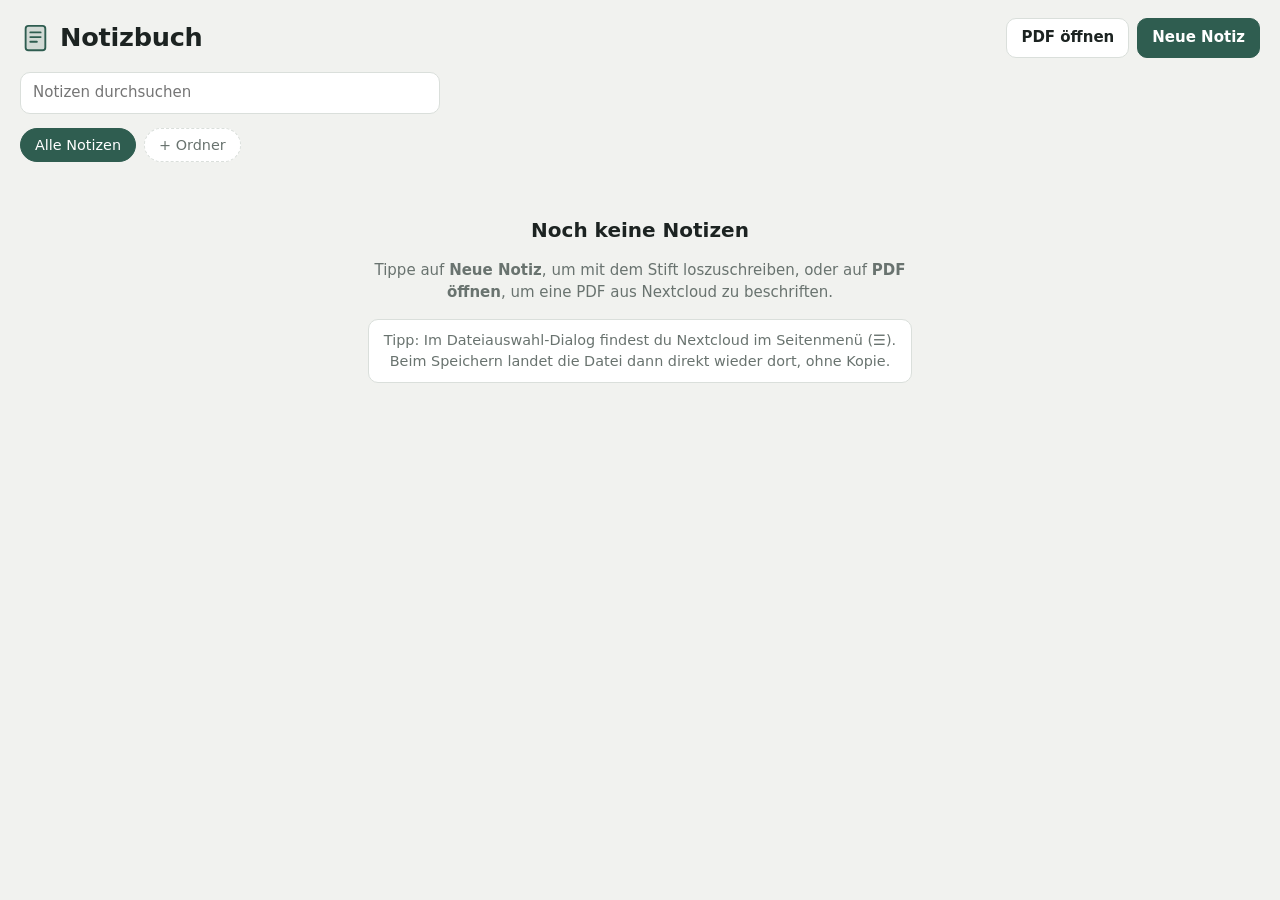
==== index.html @ c38a8aa9 "Update" ====
<!doctype html>
<html lang="de">
<head>
<meta charset="utf-8">
<meta name="viewport" content="width=device-width,initial-scale=1,viewport-fit=cover,user-scalable=no">
<title>Notizbuch</title>
<meta name="theme-color" content="#2f5d50">
<link rel="manifest" href="manifest.webmanifest">
<link rel="icon" href="icon.svg" type="image/svg+xml">
<link rel="apple-touch-icon" href="icon.svg">
<link rel="stylesheet" href="style.css">
</head>
<body>

<!-- Bibliothek -->
<section id="library" class="view">
  <header class="lib-head">
    <div class="brand">
      <svg viewBox="0 0 32 32" aria-hidden="true"><rect x="6" y="3" width="21" height="26" rx="3" fill="currentColor" opacity=".16"/><rect x="6" y="3" width="21" height="26" rx="3" fill="none" stroke="currentColor" stroke-width="2"/><path d="M11 10h11M11 15h11M11 20h7" stroke="currentColor" stroke-width="2" stroke-linecap="round"/></svg>
      <h1>Notizbuch</h1>
    </div>
    <div class="lib-actions">
      <button id="btnOpenPdf" class="btn">PDF öffnen</button>
      <button id="btnNewNote" class="btn primary">Neue Notiz</button>
    </div>
  </header>
  <div class="lib-tools">
    <input id="search" type="search" placeholder="Notizen durchsuchen" autocomplete="off">
  </div>
  <nav id="folders" class="folders" aria-label="Ordner"></nav>
  <div class="lib-scroll">
    <div id="noteGrid" class="note-grid"></div>
    <div id="emptyLib" class="empty" hidden>
      <h2>Noch keine Notizen</h2>
      <p>Tippe auf <b>Neue Notiz</b>, um mit dem Stift loszuschreiben, oder auf <b>PDF öffnen</b>, um eine PDF aus Nextcloud zu beschriften.</p>
      <p class="hint">Tipp: Im Dateiauswahl-Dialog findest du Nextcloud im Seitenmenü (☰). Beim Speichern landet die Datei dann direkt wieder dort, ohne Kopie.</p>
    </div>
  </div>
  <p id="fsaWarn" class="fsa-warn" hidden>Dieser Browser kann Dateien nicht direkt überschreiben. PDFs werden beim Speichern heruntergeladen. Nutze am besten Chrome auf dem Tablet.</p>
</section>

<!-- Editor -->
<section id="editor" class="view" hidden>
  <header class="ed-head">
    <button id="btnBack" class="icon-btn" title="Zurück zur Übersicht" aria-label="Zurück">
      <svg viewBox="0 0 24 24"><path d="M15 5l-7 7 7 7" fill="none" stroke="currentColor" stroke-width="2.2" stroke-linecap="round" stroke-linejoin="round"/></svg>
    </button>
    <div class="title-wrap">
      <input id="noteTitle" class="title-input" aria-label="Titel">
      <span id="saveState" class="save-state"></span>
    </div>
    <button id="btnPages" class="icon-btn" title="Seitenübersicht" aria-label="Seitenübersicht">
      <svg viewBox="0 0 24 24"><rect x="3" y="3" width="7.5" height="7.5" rx="1.5" fill="none" stroke="currentColor" stroke-width="1.8"/><rect x="13.5" y="3" width="7.5" height="7.5" rx="1.5" fill="none" stroke="currentColor" stroke-width="1.8"/><rect x="3" y="13.5" width="7.5" height="7.5" rx="1.5" fill="none" stroke="currentColor" stroke-width="1.8"/><rect x="13.5" y="13.5" width="7.5" height="7.5" rx="1.5" fill="none" stroke="currentColor" stroke-width="1.8"/></svg>
    </button>
    <button id="btnUndo" class="icon-btn" title="Rückgängig" aria-label="Rückgängig">
      <svg viewBox="0 0 24 24"><path d="M9 7H4V2M4.5 7A8 8 0 1 1 4 13" fill="none" stroke="currentColor" stroke-width="2" stroke-linecap="round" stroke-linejoin="round"/></svg>
    </button>
    <button id="btnRedo" class="icon-btn" title="Wiederholen" aria-label="Wiederholen">
      <svg viewBox="0 0 24 24"><path d="M15 7h5V2M19.5 7A8 8 0 1 0 20 13" fill="none" stroke="currentColor" stroke-width="2" stroke-linecap="round" stroke-linejoin="round"/></svg>
    </button>
    <button id="btnSave" class="btn primary">Speichern</button>
    <button id="btnMenu" class="icon-btn" title="Weitere Optionen" aria-label="Weitere Optionen">
      <svg viewBox="0 0 24 24"><circle cx="12" cy="5" r="1.8" fill="currentColor"/><circle cx="12" cy="12" r="1.8" fill="currentColor"/><circle cx="12" cy="19" r="1.8" fill="currentColor"/></svg>
    </button>
  </header>

  <div class="toolbar" id="toolbar">
    <div class="tools" role="toolbar" aria-label="Werkzeuge">
      <button class="tool pen-tool" data-tool="pen" title="Stift (doppelt tippen: Stiftart wählen)">
        <svg viewBox="0 0 24 24"><path d="M4 20l1.2-4.6L16.5 4.1a2 2 0 0 1 2.8 0l.6.6a2 2 0 0 1 0 2.8L8.6 18.8z" fill="none" stroke="currentColor" stroke-width="1.8" stroke-linejoin="round"/><path d="M14.5 6l3.5 3.5" stroke="currentColor" stroke-width="1.8"/></svg>
        <span class="pen-kind" id="penKind"></span>
      </button>
      <button class="tool" data-tool="marker" title="Textmarker">
        <svg viewBox="0 0 24 24"><path d="M9 15l-3 3v2h4l2-2" fill="none" stroke="currentColor" stroke-width="1.8" stroke-linejoin="round"/><path d="M9 15l8.5-9.5a2 2 0 0 1 2.9 0 2 2 0 0 1 0 2.8L12 18z" fill="none" stroke="currentColor" stroke-width="1.8" stroke-linejoin="round"/><path d="M3 22h9" stroke="currentColor" stroke-width="3" opacity=".45"/></svg>
      </button>
      <button class="tool" data-tool="eraser" title="Radierer">
        <svg viewBox="0 0 24 24"><path d="M8.5 20H20M4.6 14.4l9-9a2 2 0 0 1 2.8 0l3.2 3.2a2 2 0 0 1 0 2.8L11 20H8.5l-3.9-3.9a1.2 1.2 0 0 1 0-1.7z" fill="none" stroke="currentColor" stroke-width="1.8" stroke-linejoin="round"/><path d="M9 10l5.5 5.5" stroke="currentColor" stroke-width="1.8"/></svg>
      </button>
      <button class="tool" data-tool="lasso" title="Auswählen (Lasso)">
        <svg viewBox="0 0 24 24"><ellipse cx="12" cy="9.5" rx="8" ry="5.5" fill="none" stroke="currentColor" stroke-width="1.8" stroke-dasharray="3 2.5"/><path d="M7 14c-1 2 0 4 2 4s2 3 0 4" fill="none" stroke="currentColor" stroke-width="1.8" stroke-linecap="round"/></svg>
      </button>
      <button class="tool" data-tool="text" title="Text">
        <svg viewBox="0 0 24 24"><path d="M5 6V4h14v2M12 4v16M9 20h6" fill="none" stroke="currentColor" stroke-width="2" stroke-linecap="round"/></svg>
      </button>
      <button class="tool" data-tool="shape" title="Formen">
        <svg viewBox="0 0 24 24"><rect x="3" y="11" width="9" height="9" rx="1" fill="none" stroke="currentColor" stroke-width="1.8"/><circle cx="15.5" cy="8.5" r="5" fill="none" stroke="currentColor" stroke-width="1.8"/></svg>
      </button>
      <button class="tool" id="btnImage" title="Bild einfügen">
        <svg viewBox="0 0 24 24"><rect x="3" y="4" width="18" height="16" rx="2" fill="none" stroke="currentColor" stroke-width="1.8"/><circle cx="9" cy="10" r="2" fill="currentColor"/><path d="M4 18l5-5 4 4 3-3 4 4" fill="none" stroke="currentColor" stroke-width="1.8" stroke-linejoin="round"/></svg>
      </button>
    </div>
    <span class="sep"></span>
    <div id="swatches" class="swatches" aria-label="Farben"></div>
    <label class="custom-color" title="Eigene Farbe"><input type="color" id="customColor" value="#1b1f24"><span>+</span></label>
    <span class="sep"></span>
    <div id="sizeBox" class="size-box">
      <div id="sizePresets" class="seg presets" aria-label="Schnellwahl Stärke (lange drücken zum Speichern)">
        <button data-preset="0" title="Fein (lange drücken: aktuelle Stärke speichern)"><i></i></button>
        <button data-preset="1" title="Mittel (lange drücken: aktuelle Stärke speichern)"><i></i></button>
        <button data-preset="2" title="Dick (lange drücken: aktuelle Stärke speichern)"><i></i></button>
      </div>
      <span class="size-dot" id="sizeDot"></span>
      <input type="range" id="sizeRange" aria-label="Stärke">
    </div>
    <div id="eraserModes" class="seg" hidden>
      <button data-emode="area" title="Nur den Bereich unter dem Radierer löschen">Bereich</button>
      <button data-emode="stroke" title="Ganze Striche löschen">Ganze Striche</button>
      <button data-emode="cover" title="Mit Papierweiß übermalen, auch Schrift aus anderen Apps">Abdecken</button>
    </div>
    <div id="shapeKinds" class="seg" hidden>
      <button data-shape="rect" title="Rechteck"><svg viewBox="0 0 24 24"><rect x="4" y="6" width="16" height="12" rx="1" fill="none" stroke="currentColor" stroke-width="2"/></svg></button>
      <button data-shape="ellipse" title="Ellipse"><svg viewBox="0 0 24 24"><ellipse cx="12" cy="12" rx="8" ry="6" fill="none" stroke="currentColor" stroke-width="2"/></svg></button>
      <button data-shape="triangle" title="Dreieck"><svg viewBox="0 0 24 24"><path d="M12 4l8.5 15h-17z" fill="none" stroke="currentColor" stroke-width="2" stroke-linejoin="round"/></svg></button>
      <button data-shape="line" title="Linie"><svg viewBox="0 0 24 24"><path d="M5 19L19 5" stroke="currentColor" stroke-width="2" stroke-linecap="round"/></svg></button>
      <button data-shape="arrow" title="Pfeil"><svg viewBox="0 0 24 24"><path d="M5 19L19 5M11 5h8v8" fill="none" stroke="currentColor" stroke-width="2" stroke-linecap="round" stroke-linejoin="round"/></svg></button>
    </div>
    <div id="textOpts" class="seg" hidden>
      <select id="textSize" aria-label="Schriftgröße">
        <option value="12">12</option><option value="14">14</option><option value="16">16</option>
        <option value="20">20</option><option value="24">24</option><option value="32">32</option><option value="44">44</option>
      </select>
      <button id="btnBold" title="Fett"><b>F</b></button>
    </div>
  </div>

  <div class="ed-body">
    <aside id="pagePanel" class="page-panel" hidden aria-label="Seitenübersicht">
      <div class="panel-head"><b>Seiten</b><button id="btnPanelAdd" class="btn small" title="Neue Seite am Ende">+ Seite</button></div>
      <div id="thumbList" class="thumb-list"></div>
    </aside>
    <main id="pagesWrap"><div id="pages"></div></main>
  </div>

  <div id="pagePop" class="popover" hidden>
    <button data-p="dup">Seite duplizieren</button>
    <button data-p="add">Leere Seite danach einfügen</button>
    <button data-p="bg">Hintergrund ändern …</button>
    <hr>
    <button data-p="up">Nach oben verschieben</button>
    <button data-p="down">Nach unten verschieben</button>
    <hr>
    <button data-p="del" class="danger">Seite löschen</button>
  </div>

  <div id="menuPop" class="popover" hidden>
    <button data-m="addPage">Seite einfügen</button>
    <button data-m="dupPage">Aktuelle Seite duplizieren</button>
    <button data-m="bgPage">Hintergrund ändern …</button>
    <button data-m="delPage">Aktuelle Seite löschen</button>
    <hr>
    <button data-m="saveAs">Speichern unter …</button>
    <label class="check"><input type="checkbox" id="optEditable"> Schrift in der PDF bearbeitbar halten</label>
    <hr>
    <label class="check"><input type="checkbox" id="optFinger"> Mit dem Finger zeichnen</label>
    <label class="check">Striche glätten
      <select id="optSmooth" aria-label="Striche glätten">
        <option value="0">Aus</option><option value="1">Mittel</option><option value="2">Stark</option>
      </select>
    </label>
    <button data-m="zoomReset">Zoom zurücksetzen</button>
    <button data-m="penTest">Stift-Tasten testen</button>
  </div>
</section>

<div id="penPop" class="popover pen-pop" hidden aria-label="Stiftart">
  <button data-pstyle="fountain"><b>Füller</b><span>Druck macht breiter und dunkler</span></button>
  <button data-pstyle="ball"><b>Kugelschreiber</b><span>Gleichmäßig breit, Druck macht dunkler</span></button>
  <button data-pstyle="pencil"><b>Bleistift</b><span>Körnig, Druck macht deutlich dunkler</span></button>
  <button data-pstyle="brush"><b>Pinsel</b><span>Sehr druckempfindlich</span></button>
  <button data-pstyle="calligraphy"><b>Kalligrafie</b><span>Breite hängt von der Strichrichtung ab</span></button>
</div>

<dialog id="bgDlg">
  <form method="dialog" id="bgForm">
    <h2>Seitenhintergrund</h2>
    <fieldset class="paper-pick">
      <legend>Muster</legend>
      <label><input type="radio" name="bgPattern" value="blank"><span class="pp pp-blank"></span>Blanko</label>
      <label><input type="radio" name="bgPattern" value="lined"><span class="pp pp-lined"></span>Liniert</label>
      <label><input type="radio" name="bgPattern" value="grid"><span class="pp pp-grid"></span>Kariert</label>
      <label><input type="radio" name="bgPattern" value="dots"><span class="pp pp-dots"></span>Punkte</label>
    </fieldset>
    <fieldset class="paper-colors">
      <legend>Papierfarbe</legend>
      <label title="Weiß"><input type="radio" name="bgColor" value="#ffffff"><span style="background:#ffffff"></span></label>
      <label title="Creme"><input type="radio" name="bgColor" value="#fbf5e6"><span style="background:#fbf5e6"></span></label>
      <label title="Gelb"><input type="radio" name="bgColor" value="#fff8c9"><span style="background:#fff8c9"></span></label>
      <label title="Grün"><input type="radio" name="bgColor" value="#e9f4ea"><span style="background:#e9f4ea"></span></label>
      <label title="Blau"><input type="radio" name="bgColor" value="#e8f1fa"><span style="background:#e8f1fa"></span></label>
      <label title="Rosa"><input type="radio" name="bgColor" value="#fbeaee"><span style="background:#fbeaee"></span></label>
    </fieldset>
    <fieldset class="orient">
      <legend>Anwenden auf</legend>
      <label><input type="radio" name="bgScope" value="one" checked> <span id="bgScopeOne">Diese Seite</span></label>
      <label><input type="radio" name="bgScope" value="all"> Alle Seiten</label>
    </fieldset>
    <p id="bgNote" class="dlg-note" hidden>PDF-Seiten behalten ihren eigenen Hintergrund.</p>
    <div class="dlg-actions">
      <button value="cancel" class="btn">Abbrechen</button>
      <button value="ok" class="btn primary">Übernehmen</button>
    </div>
  </form>
</dialog>

<div id="cardPop" class="popover" hidden>
  <button data-c="rename">Umbenennen</button>
  <button data-c="move">In Ordner verschieben</button>
  <button data-c="delete" class="danger">Löschen</button>
</div>

<dialog id="newDlg">
  <form method="dialog" id="newForm">
    <h2>Neue Notiz</h2>
    <fieldset class="paper-pick">
      <legend>Papier</legend>
      <label><input type="radio" name="paper" value="blank"><span class="pp pp-blank"></span>Blanko</label>
      <label><input type="radio" name="paper" value="lined" checked><span class="pp pp-lined"></span>Liniert</label>
      <label><input type="radio" name="paper" value="grid"><span class="pp pp-grid"></span>Kariert</label>
      <label><input type="radio" name="paper" value="dots"><span class="pp pp-dots"></span>Punkte</label>
    </fieldset>
    <fieldset class="orient">
      <legend>Format</legend>
      <label><input type="radio" name="orient" value="p" checked> A4 hoch</label>
      <label><input type="radio" name="orient" value="l"> A4 quer</label>
    </fieldset>
    <div class="dlg-actions">
      <button value="cancel" class="btn">Abbrechen</button>
      <button value="ok" class="btn primary">Erstellen</button>
    </div>
  </form>
</dialog>

<dialog id="closeDlg" class="close-dlg">
  <h2>Änderungen speichern?</h2>
  <p id="closeMsg"></p>
  <div class="choice-list">
    <button data-choice="save" class="choice primary"><b id="closeSaveLabel">In Originaldatei speichern</b><span>Überschreibt die Datei, z. B. in Nextcloud</span></button>
    <button data-choice="saveAs" class="choice"><b>Als neue Datei speichern …</b><span>Das Original bleibt unverändert</span></button>
    <button data-choice="keep" class="choice"><b>Nur in der App behalten</b><span>Die Datei bleibt unverändert. Du kannst später speichern.</span></button>
    <button data-choice="discard" class="choice danger"><b>Änderungen verwerfen</b><span>Zurück zum Stand beim Öffnen</span></button>
  </div>
  <div class="dlg-actions"><button data-choice="cancel" class="btn">Weiter bearbeiten</button></div>
</dialog>

<input type="file" id="filePdf" accept="application/pdf,.pdf" hidden>
<input type="file" id="fileImg" accept="image/*" hidden>
<div id="penTest" class="pen-test" hidden>
  <div class="pen-test-head"><b>Stift-Test</b><button id="penTestClose" class="btn">Schließen</button></div>
  <p>Tippe mit dem Stift auf die Seite, einmal normal und einmal mit gedrückter Seitentaste. Mach dann einen Screenshot davon.</p>
  <pre id="penLog"></pre>
</div>
<div id="toast" class="toast" role="status" hidden></div>

<script src="vendor/pdf.min.js"></script>
<script src="vendor/pdf-lib.min.js"></script>
<script src="app.js"></script>
</body>
</html>
---- style.css ----
/* Layout: Bibliothek als Kachelraster; Editor = Kopfzeile + Werkzeugleiste + scrollender Schreibtisch mit Papierseiten */
:root {
  --bg: #f1f2ef;
  --surface: #ffffff;
  --surface-2: #f4f5f2;
  --fg: #1c2321;
  --muted: #69736f;
  --line: #dadfdb;
  --accent: #2f5d50;
  --accent-soft: #e2ece8;
  --accent-fg: #ffffff;
  --danger: #b4372e;
  --desk: #e4e6e2;
  --shadow: 0 1px 2px rgba(25, 35, 30, .08), 0 6px 20px rgba(25, 35, 30, .08);
  --font: system-ui, -apple-system, "Segoe UI", Roboto, "Noto Sans", sans-serif;
  color-scheme: light;
}
@media (prefers-color-scheme: dark) {
  :root {
    --bg: #141816;
    --surface: #1d2321;
    --surface-2: #252c29;
    --fg: #e5e9e6;
    --muted: #97a29d;
    --line: #333c38;
    --accent: #7cc4ab;
    --accent-soft: #23362f;
    --accent-fg: #0f1a16;
    --danger: #ef7d73;
    --desk: #0f1211;
    --shadow: 0 1px 2px rgba(0, 0, 0, .4), 0 6px 20px rgba(0, 0, 0, .35);
    color-scheme: dark;
  }
}

* { box-sizing: border-box; }
html, body { height: 100%; margin: 0; }
body {
  background: var(--bg);
  color: var(--fg);
  font: 15px/1.45 var(--font);
  -webkit-tap-highlight-color: transparent;
  overscroll-behavior: none;
  padding: env(safe-area-inset-top, 0px) 0 env(safe-area-inset-bottom, 0px);
}
[hidden] { display: none !important; }
button, input, select { font: inherit; color: inherit; }
button { cursor: pointer; }
:focus-visible { outline: 2px solid var(--accent); outline-offset: 2px; }

.view { height: 100%; display: flex; flex-direction: column; min-height: 0; }

.btn {
  border: 1px solid var(--line);
  background: var(--surface);
  border-radius: 10px;
  padding: 8px 14px;
  font-weight: 600;
  white-space: nowrap;
}
.btn.primary { background: var(--accent); border-color: var(--accent); color: var(--accent-fg); }
.btn:active { transform: translateY(1px); }
.icon-btn {
  width: 40px; height: 40px; flex: none;
  display: grid; place-items: center;
  border: 0; background: transparent; border-radius: 10px;
}
.icon-btn svg { width: 22px; height: 22px; }
.icon-btn:hover { background: var(--surface-2); }
.icon-btn:disabled { opacity: .35; cursor: default; background: transparent; }

/* ---------- Bibliothek ---------- */
.lib-head {
  display: flex; align-items: center; justify-content: space-between; gap: 12px; flex-wrap: wrap;
  padding-block: 18px 8px;
  padding-left: max(20px, env(safe-area-inset-left, 0px));
  padding-right: max(20px, env(safe-area-inset-right, 0px));
}
.brand { display: flex; align-items: center; gap: 10px; color: var(--accent); }
.brand svg { width: 30px; height: 30px; }
.brand h1 { margin: 0; font-size: 1.6rem; letter-spacing: -.01em; color: var(--fg); }
.lib-actions { display: flex; gap: 8px; }
.lib-tools {
  padding-block: 6px;
  padding-left: max(20px, env(safe-area-inset-left, 0px));
  padding-right: max(20px, env(safe-area-inset-right, 0px));
}
#search {
  width: 100%; max-width: 420px;
  border: 1px solid var(--line); background: var(--surface);
  border-radius: 10px; padding: 9px 12px;
}
.folders {
  display: flex; gap: 8px; overflow-x: auto;
  padding-block: 8px 10px;
  padding-left: max(20px, env(safe-area-inset-left, 0px));
  padding-right: max(20px, env(safe-area-inset-right, 0px));
  scrollbar-width: none;
}
.chip {
  flex: none; border: 1px solid var(--line); background: var(--surface);
  border-radius: 999px; padding: 6px 14px; font-size: .9rem;
}
.chip.active { background: var(--accent); border-color: var(--accent); color: var(--accent-fg); }
.chip.add { border-style: dashed; color: var(--muted); }
.lib-scroll {
  flex: 1; overflow-y: auto; min-height: 0;
  padding-block: 4px 32px;
  padding-left: max(20px, env(safe-area-inset-left, 0px));
  padding-right: max(20px, env(safe-area-inset-right, 0px));
}
.note-grid {
  display: grid; gap: 22px 18px;
  grid-template-columns: repeat(auto-fill, minmax(150px, 1fr));
}
.card { position: relative; display: flex; flex-direction: column; gap: 8px; min-width: 0; }
.card-open { border: 0; padding: 0; background: none; text-align: left; }
.thumb {
  aspect-ratio: 3 / 4; max-width: 100%;
  background: #fff; border-radius: 6px; overflow: hidden;
  box-shadow: var(--shadow);
  display: grid; place-items: center;
}
.thumb img { width: 100%; height: 100%; object-fit: contain; display: block; }
.card-meta { display: flex; align-items: flex-start; gap: 4px; }
.card-text { flex: 1; min-width: 0; }
.card-title { font-weight: 600; overflow: hidden; text-overflow: ellipsis; white-space: nowrap; }
.card-sub { color: var(--muted); font-size: .8rem; display: flex; gap: 6px; align-items: center; }
.badge {
  font-size: .68rem; font-weight: 700; letter-spacing: .05em;
  background: var(--accent-soft); color: var(--accent);
  border-radius: 4px; padding: 0 5px;
}
.badge.unsaved { background: transparent; color: var(--danger); border: 1px solid currentColor; letter-spacing: 0; font-weight: 600; }
.card-sub { flex-wrap: wrap; }
.card-menu { border: 0; background: none; width: 32px; height: 28px; border-radius: 8px; color: var(--muted); font-size: 1.2rem; line-height: 1; }
.card-menu:hover { background: var(--surface-2); }
.empty { max-width: 34rem; margin: 40px auto; text-align: center; color: var(--muted); }
.empty h2 { color: var(--fg); font-size: 1.25rem; margin: 0 0 8px; }
.empty .hint { font-size: .9rem; background: var(--surface); border: 1px solid var(--line); border-radius: 10px; padding: 10px 14px; }
.fsa-warn {
  margin: 0; padding: 10px max(20px, env(safe-area-inset-right, 0px)) 10px max(20px, env(safe-area-inset-left, 0px));
  background: var(--accent-soft); font-size: .9rem;
}

/* ---------- Editor ---------- */
#editor { background: var(--desk); }
.ed-head {
  display: flex; align-items: center; gap: 4px;
  padding-block: 6px;
  padding-left: max(8px, env(safe-area-inset-left, 0px));
  padding-right: max(10px, env(safe-area-inset-right, 0px));
  background: var(--surface);
}
.title-wrap { flex: 1; min-width: 0; display: flex; flex-direction: column; padding: 0 6px; }
.title-input {
  border: 0; background: transparent; font-weight: 650; font-size: 1.05rem;
  padding: 2px 0; min-width: 0; width: 100%; border-radius: 4px;
}
.title-input:focus { outline: none; background: var(--surface-2); }
.save-state { font-size: .76rem; color: var(--muted); white-space: nowrap; overflow: hidden; text-overflow: ellipsis; }
.save-state.dirty { color: var(--danger); }
#btnSave { margin: 0 4px; }

.toolbar {
  display: flex; align-items: center; gap: 8px;
  padding-block: 6px;
  padding-left: max(10px, env(safe-area-inset-left, 0px));
  padding-right: max(10px, env(safe-area-inset-right, 0px));
  background: var(--surface);
  border-top: 1px solid var(--line);
  border-bottom: 1px solid var(--line);
  overflow-x: auto; scrollbar-width: none;
}
.tools { display: flex; gap: 2px; flex: none; }
.tool {
  width: 44px; height: 44px; border: 0; border-radius: 12px; background: transparent;
  display: grid; place-items: center; color: var(--muted);
}
.tool svg { width: 24px; height: 24px; }
.tool.active { background: var(--accent-soft); color: var(--accent); }
.sep { width: 1px; height: 28px; background: var(--line); flex: none; }
.swatches { display: flex; gap: 6px; flex: none; }
.swatch {
  width: 28px; height: 28px; border-radius: 50%; border: 2px solid var(--surface);
  box-shadow: 0 0 0 1px var(--line); padding: 0;
}
.swatch.active { box-shadow: 0 0 0 2px var(--accent); }
.custom-color {
  position: relative; width: 28px; height: 28px; border-radius: 50%; flex: none;
  border: 1.5px dashed var(--muted); display: grid; place-items: center; color: var(--muted); cursor: pointer;
}
.custom-color input { position: absolute; inset: 0; opacity: 0; width: 100%; height: 100%; cursor: pointer; }
.size-box { display: flex; align-items: center; gap: 8px; flex: none; }
.size-dot { width: 24px; height: 24px; display: grid; place-items: center; }
.size-dot::after { content: ""; width: var(--d, 6px); height: var(--d, 6px); max-width: 24px; max-height: 24px; border-radius: 50%; background: var(--fg); }
#sizeRange { width: 120px; accent-color: var(--accent); }
.seg { display: flex; gap: 2px; flex: none; background: var(--surface-2); border-radius: 10px; padding: 3px; }
.seg button { border: 0; background: transparent; border-radius: 8px; min-width: 36px; height: 34px; display: grid; place-items: center; padding: 0 8px; font-size: .85rem; white-space: nowrap; }
.seg button svg { width: 20px; height: 20px; }
.seg button.active { background: var(--surface); box-shadow: 0 1px 2px rgba(0,0,0,.12); color: var(--accent); }
.pen-tool { position: relative; }
.pen-kind {
  position: absolute; left: 50%; bottom: 1px; transform: translateX(-50%);
  font-size: .56rem; font-weight: 700; letter-spacing: .02em; white-space: nowrap; line-height: 1;
}
.popover.pen-pop button { flex-direction: column; align-items: flex-start; gap: 1px; }
.pen-pop button span { font-size: .8rem; color: var(--muted); }
.pen-pop button.active { background: var(--accent-soft); }
.pen-pop button.active b { color: var(--accent); }
.popover .check select { margin-left: auto; border: 1px solid var(--line); border-radius: 8px; background: var(--surface); padding: 4px 6px; }
.presets button { width: 36px; padding: 0; }
.presets i { display: block; border-radius: 50%; background: currentColor; width: var(--d, 6px); height: var(--d, 6px); }
.seg select { border: 0; background: transparent; padding: 0 4px; }

.ed-body { flex: 1; min-height: 0; display: flex; }
.page-panel {
  width: 172px; flex: none; display: flex; flex-direction: column; min-height: 0;
  background: var(--surface); border-right: 1px solid var(--line);
  padding-left: env(safe-area-inset-left, 0px);
}
.panel-head { display: flex; align-items: center; justify-content: space-between; padding: 10px 12px 8px; }
.btn.small { padding: 5px 10px; font-size: .82rem; border-radius: 8px; }
.thumb-list { flex: 1; min-height: 0; overflow-y: auto; padding: 4px 12px 24px; display: flex; flex-direction: column; gap: 12px; }
.thumb-item { display: flex; flex-direction: column; gap: 3px; }
.thumb-open { border: 2px solid transparent; border-radius: 6px; padding: 0; background: #fff; box-shadow: var(--shadow); overflow: hidden; display: block; }
.thumb-open canvas { display: block; width: 100%; height: auto; }
.thumb-item.current .thumb-open { border-color: var(--accent); }
.thumb-row { display: flex; align-items: center; justify-content: space-between; }
.thumb-no { font-size: .78rem; color: var(--muted); font-variant-numeric: tabular-nums; padding-left: 2px; }
.thumb-item.current .thumb-no { color: var(--accent); font-weight: 700; }
.thumb-menu { border: 0; background: none; width: 34px; height: 26px; border-radius: 8px; color: var(--muted); font-size: 1.15rem; line-height: 1; }
.thumb-menu:hover { background: var(--surface-2); }
.paper-colors { display: flex; gap: 10px; flex-wrap: wrap; }
.paper-colors label { cursor: pointer; }
.paper-colors input { position: absolute; opacity: 0; pointer-events: none; }
.paper-colors span { display: block; width: 36px; height: 36px; border-radius: 50%; border: 2px solid var(--line); }
.paper-colors input:checked + span { border-color: var(--accent); box-shadow: 0 0 0 3px var(--accent-soft); }
.paper-colors input:focus-visible + span { outline: 2px solid var(--accent); outline-offset: 2px; }
.dlg-note { margin: -6px 0 14px; font-size: .85rem; color: var(--muted); }
@media (max-width: 560px) { .page-panel { width: 118px; } .thumb-list { padding-inline: 8px; } }
#pagesWrap { flex: 1; min-width: 0; min-height: 0; overflow: auto; touch-action: none; position: relative; }
#pages {
  display: flex; flex-direction: column; align-items: center; gap: 22px;
  padding: 22px 16px 45vh;
  width: max-content; min-width: 100%;
}
.page { position: relative; background: #fff; box-shadow: var(--shadow); flex: none; }
.page canvas { position: absolute; inset: 0; width: 100%; height: 100%; pointer-events: none; }
.page .text { position: absolute; inset: 0; pointer-events: none; }
.page .pno {
  position: absolute; top: 100%; right: 0; margin-top: 3px;
  font-size: .72rem; color: var(--muted); font-variant-numeric: tabular-nums;
}
.tx {
  position: absolute; line-height: 1.35; white-space: pre-wrap; overflow-wrap: anywhere;
  min-height: 1.35em; font-family: var(--font); outline: none; -webkit-user-select: text; user-select: text;
}
.tx.editing {
  pointer-events: auto; cursor: text;
  outline: 1.5px dashed #2f5d50; outline-offset: 4px; background: rgba(255,255,255,.7);
}
.selbox {
  position: absolute; z-index: 3; pointer-events: auto; cursor: move; touch-action: none;
  border: 1.5px dashed #2f5d50; background: rgba(47, 93, 80, .05);
}
.selbox .handle {
  position: absolute; right: -13px; bottom: -13px; width: 26px; height: 26px;
  border-radius: 50%; background: #2f5d50; border: 3px solid #fff; cursor: nwse-resize;
  box-shadow: 0 1px 3px rgba(0,0,0,.3);
}
.selbar {
  position: absolute; left: -2px; bottom: calc(100% + 10px);
  display: flex; gap: 2px; padding: 4px; white-space: nowrap;
  background: var(--surface); color: var(--fg); border: 1px solid var(--line); border-radius: 12px; box-shadow: var(--shadow);
  cursor: default;
}
.selbar button { border: 0; background: transparent; border-radius: 8px; padding: 7px 11px; font-size: .88rem; }
.selbar button:hover { background: var(--surface-2); }
.selbar button.danger { color: var(--danger); }

/* ---------- Popover, Dialog, Toast ---------- */
.popover {
  position: fixed; z-index: 20; min-width: 230px;
  background: var(--surface); border: 1px solid var(--line); border-radius: 14px; box-shadow: var(--shadow);
  padding: 6px; display: flex; flex-direction: column;
}
.popover button, .popover .check {
  border: 0; background: transparent; text-align: left; padding: 10px 12px; border-radius: 9px;
  display: flex; align-items: center; gap: 10px;
}
.popover button:hover, .popover .check:hover { background: var(--surface-2); }
.popover .danger { color: var(--danger); }
.popover hr { border: 0; border-top: 1px solid var(--line); margin: 4px 6px; }
.popover input[type=checkbox] { width: 18px; height: 18px; accent-color: var(--accent); }

dialog {
  border: 0; border-radius: 18px; padding: 22px; background: var(--surface); color: var(--fg);
  box-shadow: var(--shadow); width: min(440px, calc(100vw - 32px));
}
dialog::backdrop { background: rgba(10, 15, 13, .4); }
dialog h2 { margin: 0 0 14px; font-size: 1.2rem; }
fieldset { border: 0; padding: 0; margin: 0 0 16px; }
legend { font-size: .78rem; text-transform: uppercase; letter-spacing: .07em; color: var(--muted); margin-bottom: 8px; }
.paper-pick { display: grid; grid-template-columns: repeat(4, 1fr); gap: 10px; }
.paper-pick label { display: flex; flex-direction: column; align-items: center; gap: 6px; font-size: .85rem; cursor: pointer; }
.paper-pick input { position: absolute; opacity: 0; pointer-events: none; }
.pp {
  width: 100%; aspect-ratio: 3/4; border-radius: 6px; background-color: #fff;
  border: 2px solid var(--line);
}
.paper-pick input:checked + .pp { border-color: var(--accent); box-shadow: 0 0 0 3px var(--accent-soft); }
.paper-pick input:focus-visible + .pp { outline: 2px solid var(--accent); outline-offset: 2px; }
.pp-lined { background-image: repeating-linear-gradient(#fff 0 9px, #c9d6e3 9px 10px); }
.pp-grid { background-image: linear-gradient(#dde3ea 1px, transparent 1px), linear-gradient(90deg, #dde3ea 1px, transparent 1px); background-size: 8px 8px; }
.pp-dots { background-image: radial-gradient(#aab4bd 1px, transparent 1.3px); background-size: 8px 8px; }
.orient { display: flex; gap: 18px; }
.orient label { display: flex; gap: 6px; align-items: center; }
.orient input { accent-color: var(--accent); }
.dlg-actions { display: flex; justify-content: flex-end; gap: 8px; }
.close-dlg p { margin: -6px 0 14px; color: var(--muted); }
.choice-list { display: flex; flex-direction: column; gap: 8px; margin-bottom: 14px; }
.choice {
  display: flex; flex-direction: column; align-items: flex-start; gap: 2px; text-align: left;
  border: 1px solid var(--line); background: var(--surface); border-radius: 12px; padding: 11px 14px;
}
.choice span { font-size: .84rem; color: var(--muted); }
.choice:hover { background: var(--surface-2); }
.choice.primary { background: var(--accent); border-color: var(--accent); color: var(--accent-fg); }
.choice.primary span { color: inherit; opacity: .8; }
.choice.danger b { color: var(--danger); }

.toast {
  position: fixed; left: 50%; bottom: calc(24px + env(safe-area-inset-bottom, 0px)); transform: translateX(-50%);
  z-index: 30; max-width: calc(100vw - 32px);
  background: var(--fg); color: var(--bg); padding: 10px 16px; border-radius: 12px; font-size: .92rem;
  box-shadow: var(--shadow);
}

.pen-test {
  position: fixed; z-index: 25; right: max(12px, env(safe-area-inset-right, 0px)); bottom: calc(12px + env(safe-area-inset-bottom, 0px));
  width: min(380px, calc(100vw - 24px)); background: var(--surface); border: 1px solid var(--line);
  border-radius: 14px; box-shadow: var(--shadow); padding: 12px 14px; pointer-events: auto;
}
.pen-test-head { display: flex; justify-content: space-between; align-items: center; }
.pen-test p { margin: 6px 0; font-size: .85rem; color: var(--muted); }
.pen-test pre { margin: 0; font-size: .78rem; max-height: 190px; overflow: auto; background: var(--surface-2); border-radius: 8px; padding: 8px; white-space: pre-wrap; }

@media (max-width: 560px) {
  .note-grid { grid-template-columns: repeat(2, minmax(0, 1fr)); }
  #btnSave { padding: 8px 10px; }
}
@media (prefers-reduced-motion: reduce) { * { transition: none !important; } }
.popover button:disabled { opacity: .4; cursor: default; }
.icon-btn.on { background: var(--accent-soft); color: var(--accent); }
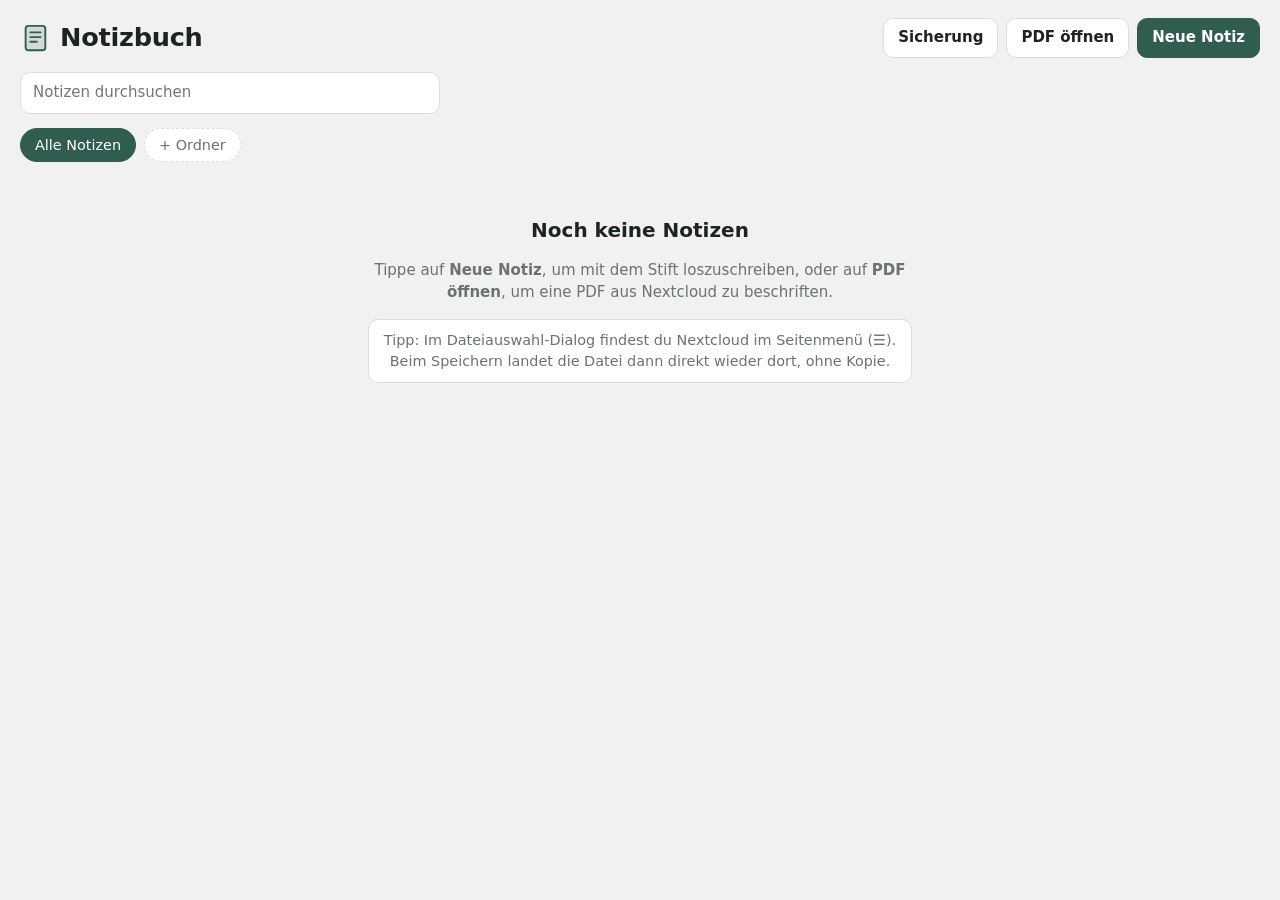
==== commit 670e5c0b: "update" ====
--- a/index.html
+++ b/index.html
@@ -20,6 +20,7 @@
       <h1>Notizbuch</h1>
     </div>
     <div class="lib-actions">
+      <button id="btnBackup" class="btn" title="Alle Notizen sichern oder wiederherstellen">Sicherung</button>
       <button id="btnOpenPdf" class="btn">PDF öffnen</button>
       <button id="btnNewNote" class="btn primary">Neue Notiz</button>
     </div>
@@ -102,6 +103,9 @@
       <span class="size-dot" id="sizeDot"></span>
       <input type="range" id="sizeRange" aria-label="Stärke">
     </div>
+    <div id="rulerBox" class="seg" hidden>
+      <button id="btnRuler" title="Lineal: jeder Strich wird eine gerade Linie">Lineal</button>
+    </div>
     <div id="eraserModes" class="seg" hidden>
       <button data-emode="area" title="Nur den Bereich unter dem Radierer löschen">Bereich</button>
       <button data-emode="stroke" title="Ganze Striche löschen">Ganze Striche</button>
@@ -113,6 +117,8 @@
       <button data-shape="triangle" title="Dreieck"><svg viewBox="0 0 24 24"><path d="M12 4l8.5 15h-17z" fill="none" stroke="currentColor" stroke-width="2" stroke-linejoin="round"/></svg></button>
       <button data-shape="line" title="Linie"><svg viewBox="0 0 24 24"><path d="M5 19L19 5" stroke="currentColor" stroke-width="2" stroke-linecap="round"/></svg></button>
       <button data-shape="arrow" title="Pfeil"><svg viewBox="0 0 24 24"><path d="M5 19L19 5M11 5h8v8" fill="none" stroke="currentColor" stroke-width="2" stroke-linecap="round" stroke-linejoin="round"/></svg></button>
+      <button id="btnFill" title="Füllung der Form: aus, hell oder voll">Füllung: aus</button>
+      <button id="btnDash" title="Gestrichelte Linie">Gestrichelt</button>
     </div>
     <div id="textOpts" class="seg" hidden>
       <select id="textSize" aria-label="Schriftgröße">
@@ -146,12 +152,14 @@
     <button data-m="addPage">Seite einfügen</button>
     <button data-m="dupPage">Aktuelle Seite duplizieren</button>
     <button data-m="bgPage">Hintergrund ändern …</button>
+    <button data-m="paste">Einfügen</button>
     <button data-m="delPage">Aktuelle Seite löschen</button>
     <hr>
     <button data-m="saveAs">Speichern unter …</button>
     <label class="check"><input type="checkbox" id="optEditable"> Schrift in der PDF bearbeitbar halten</label>
     <hr>
     <label class="check"><input type="checkbox" id="optFinger"> Mit dem Finger zeichnen</label>
+    <label class="check"><input type="checkbox" id="optScribble"> Kritzeln löscht Geschriebenes</label>
     <label class="check">Striche glätten
       <select id="optSmooth" aria-label="Striche glätten">
         <option value="0">Aus</option><option value="1">Mittel</option><option value="2">Stark</option>
@@ -202,6 +210,21 @@
   </form>
 </dialog>
 
+<div id="stylePop" class="popover style-pop" hidden aria-label="Stil ändern">
+  <div class="style-title">Farbe</div>
+  <div class="style-colors"><div id="styleSwatches" class="swatches"></div>
+    <label class="custom-color" title="Eigene Farbe"><input type="color" id="styleColor" value="#1b1f24"><span>+</span></label></div>
+  <div id="styleSizeRow">
+    <div class="style-title">Strichstärke <output id="styleSizeVal"></output></div>
+    <input type="range" id="styleSize" min="0.5" max="20" step="0.5" aria-label="Strichstärke">
+  </div>
+</div>
+
+<div id="backupPop" class="popover" hidden>
+  <button data-b="save"><span><b>Sicherung erstellen …</b><br><small>Alle Notizen in eine Datei, z. B. in Nextcloud</small></span></button>
+  <button data-b="load"><span><b>Sicherung wiederherstellen …</b><br><small>Notizen aus einer Sicherungsdatei laden</small></span></button>
+</div>
+
 <div id="cardPop" class="popover" hidden>
   <button data-c="rename">Umbenennen</button>
   <button data-c="move">In Ordner verschieben</button>
@@ -242,6 +265,7 @@
   <div class="dlg-actions"><button data-choice="cancel" class="btn">Weiter bearbeiten</button></div>
 </dialog>
 
+<input type="file" id="fileBackup" accept="application/json,.json" hidden>
 <input type="file" id="filePdf" accept="application/pdf,.pdf" hidden>
 <input type="file" id="fileImg" accept="image/*" hidden>
 <div id="penTest" class="pen-test" hidden>
--- a/style.css
+++ b/style.css
@@ -353,3 +353,21 @@
 @media (prefers-reduced-motion: reduce) { * { transition: none !important; } }
 .popover button:disabled { opacity: .4; cursor: default; }
 .icon-btn.on { background: var(--accent-soft); color: var(--accent); }
+.selbox .rot {
+  position: absolute; left: 50%; top: -40px; margin-left: -13px; width: 26px; height: 26px;
+  border-radius: 50%; background: #fff; border: 3px solid #2f5d50; cursor: grab;
+  box-shadow: 0 1px 3px rgba(0,0,0,.3);
+}
+.selbox .rot::after { content: ""; position: absolute; left: 50%; top: 100%; width: 2px; height: 11px; margin-left: -1px; background: #2f5d50; }
+.selbox .selbar { bottom: calc(100% + 50px); }
+.pastechip { position: absolute; bottom: auto; z-index: 4; transform: translate(-50%, -120%); pointer-events: auto; }
+.style-pop { min-width: 290px; padding: 12px 14px; gap: 6px; }
+.style-title { font-size: .78rem; text-transform: uppercase; letter-spacing: .07em; color: var(--muted); display: flex; justify-content: space-between; }
+.style-colors { display: flex; align-items: center; gap: 8px; margin-bottom: 8px; }
+.popover.style-pop .swatch { padding: 0; border-radius: 50%; }
+.style-pop input[type=range] { width: 100%; accent-color: var(--accent); }
+#backupPop small { color: var(--muted); }
+.selbox.below .selbar { bottom: auto; top: calc(100% + 50px); }
+.selbox.below .rot { top: auto; bottom: -40px; }
+.selbox.below .rot::after { top: auto; bottom: 100%; }
+.selbox.right .selbar { left: auto; right: -2px; }
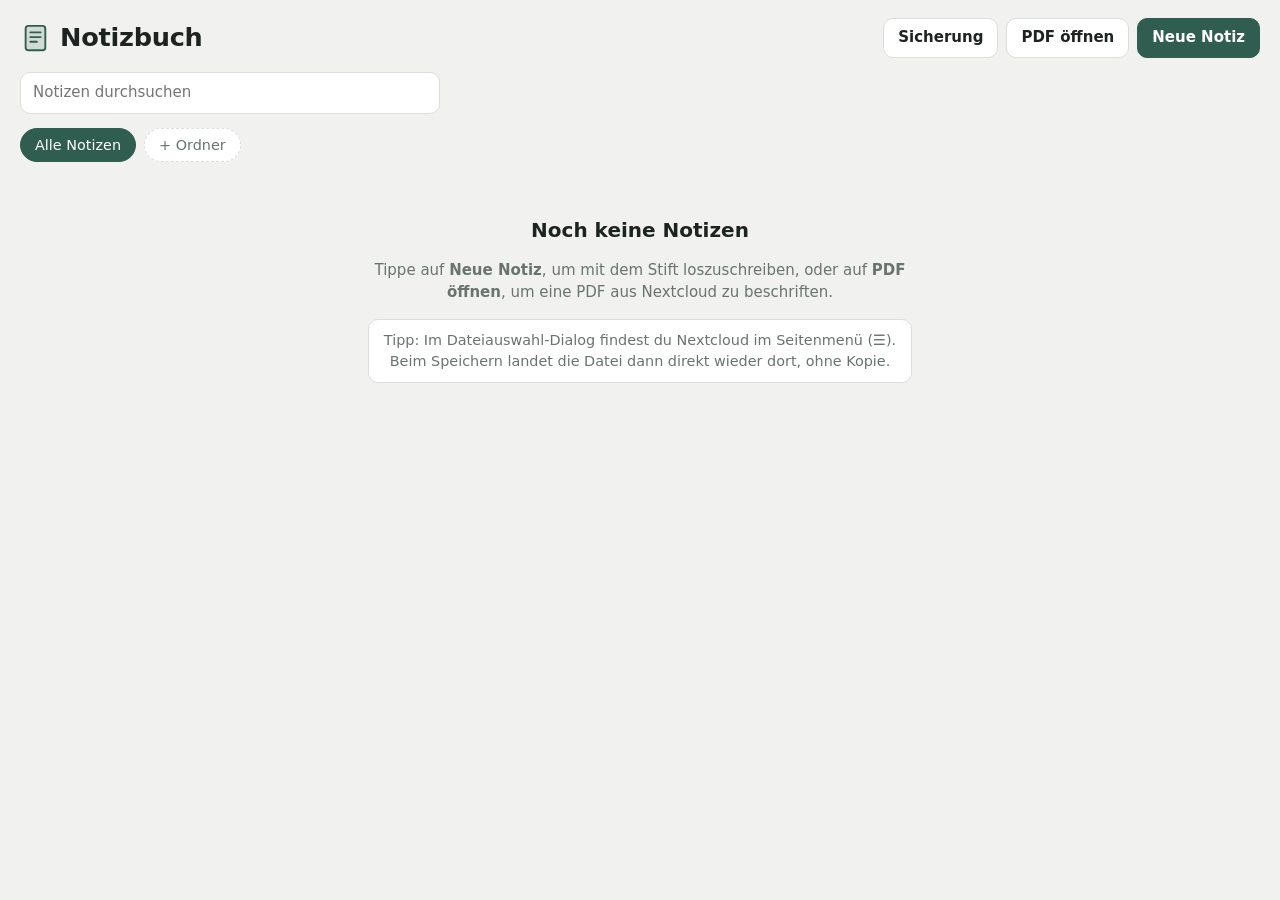
==== commit f91dc61f: "Paket4" ====
--- a/index.html
+++ b/index.html
@@ -105,6 +105,7 @@
     </div>
     <div id="rulerBox" class="seg" hidden>
       <button id="btnRuler" title="Lineal: jeder Strich wird eine gerade Linie">Lineal</button>
+      <button id="btnSnap" title="Textmarker rastet auf PDF-Seiten an den Textzeilen ein">Text einrasten</button>
     </div>
     <div id="eraserModes" class="seg" hidden>
       <button data-emode="area" title="Nur den Bereich unter dem Radierer löschen">Bereich</button>
@@ -131,7 +132,7 @@
 
   <div class="ed-body">
     <aside id="pagePanel" class="page-panel" hidden aria-label="Seitenübersicht">
-      <div class="panel-head"><b>Seiten</b><button id="btnPanelAdd" class="btn small" title="Neue Seite am Ende">+ Seite</button></div>
+      <div class="panel-head"><b>Seiten</b><button id="btnMarks" class="icon-btn small" title="Nur Seiten mit Lesezeichen zeigen" aria-label="Nur Lesezeichen zeigen"><svg viewBox="0 0 24 24"><path d="M7 3h10v18l-5-4-5 4z" fill="none" stroke="currentColor" stroke-width="1.8" stroke-linejoin="round"/></svg></button><button id="btnPanelAdd" class="btn small" title="Neue Seite am Ende">+ Seite</button></div>
       <div id="thumbList" class="thumb-list"></div>
     </aside>
     <main id="pagesWrap"><div id="pages"></div></main>
@@ -140,7 +141,9 @@
   <div id="pagePop" class="popover" hidden>
     <button data-p="dup">Seite duplizieren</button>
     <button data-p="add">Leere Seite danach einfügen</button>
+    <button data-p="pdf">PDF-Seiten danach einfügen …</button>
     <button data-p="bg">Hintergrund ändern …</button>
+    <button data-p="mark">Lesezeichen setzen</button>
     <hr>
     <button data-p="up">Nach oben verschieben</button>
     <button data-p="down">Nach unten verschieben</button>
@@ -152,6 +155,8 @@
     <button data-m="addPage">Seite einfügen</button>
     <button data-m="dupPage">Aktuelle Seite duplizieren</button>
     <button data-m="bgPage">Hintergrund ändern …</button>
+    <button data-m="insPdf">PDF-Seiten einfügen …</button>
+    <button data-m="mark">Lesezeichen an/aus</button>
     <button data-m="paste">Einfügen</button>
     <button data-m="delPage">Aktuelle Seite löschen</button>
     <hr>
@@ -187,6 +192,10 @@
       <label><input type="radio" name="bgPattern" value="lined"><span class="pp pp-lined"></span>Liniert</label>
       <label><input type="radio" name="bgPattern" value="grid"><span class="pp pp-grid"></span>Kariert</label>
       <label><input type="radio" name="bgPattern" value="dots"><span class="pp pp-dots"></span>Punkte</label>
+      <label><input type="radio" name="bgPattern" value="cornell"><span class="pp"></span>Cornell</label>
+      <label><input type="radio" name="bgPattern" value="music"><span class="pp"></span>Noten</label>
+      <label><input type="radio" name="bgPattern" value="mm"><span class="pp"></span>Millimeter</label>
+      <label><input type="radio" name="bgPattern" value="planner"><span class="pp"></span>Wochenplan</label>
     </fieldset>
     <fieldset class="paper-colors">
       <legend>Papierfarbe</legend>
@@ -196,6 +205,7 @@
       <label title="Grün"><input type="radio" name="bgColor" value="#e9f4ea"><span style="background:#e9f4ea"></span></label>
       <label title="Blau"><input type="radio" name="bgColor" value="#e8f1fa"><span style="background:#e8f1fa"></span></label>
       <label title="Rosa"><input type="radio" name="bgColor" value="#fbeaee"><span style="background:#fbeaee"></span></label>
+      <label title="Dunkel"><input type="radio" name="bgColor" value="#262b30"><span style="background:#262b30"></span></label>
     </fieldset>
     <fieldset class="orient">
       <legend>Anwenden auf</legend>
@@ -240,6 +250,10 @@
       <label><input type="radio" name="paper" value="lined" checked><span class="pp pp-lined"></span>Liniert</label>
       <label><input type="radio" name="paper" value="grid"><span class="pp pp-grid"></span>Kariert</label>
       <label><input type="radio" name="paper" value="dots"><span class="pp pp-dots"></span>Punkte</label>
+      <label><input type="radio" name="paper" value="cornell"><span class="pp"></span>Cornell</label>
+      <label><input type="radio" name="paper" value="music"><span class="pp"></span>Noten</label>
+      <label><input type="radio" name="paper" value="mm"><span class="pp"></span>Millimeter</label>
+      <label><input type="radio" name="paper" value="planner"><span class="pp"></span>Wochenplan</label>
     </fieldset>
     <fieldset class="orient">
       <legend>Format</legend>
@@ -265,6 +279,7 @@
   <div class="dlg-actions"><button data-choice="cancel" class="btn">Weiter bearbeiten</button></div>
 </dialog>
 
+<input type="file" id="fileInsert" accept="application/pdf,.pdf" hidden>
 <input type="file" id="fileBackup" accept="application/json,.json" hidden>
 <input type="file" id="filePdf" accept="application/pdf,.pdf" hidden>
 <input type="file" id="fileImg" accept="image/*" hidden>
--- a/style.css
+++ b/style.css
@@ -371,3 +371,24 @@
 .selbox.below .rot { top: auto; bottom: -40px; }
 .selbox.below .rot::after { top: auto; bottom: 100%; }
 .selbox.right .selbar { left: auto; right: -2px; }
+.pp { background-size: cover; background-position: top left; }
+.panel-head { gap: 6px; }
+.panel-head b { flex: 1; }
+.icon-btn.small { width: 30px; height: 30px; border-radius: 8px; }
+.icon-btn.small svg { width: 17px; height: 17px; }
+.thumb-row { gap: 2px; }
+.thumb-no { flex: 1; }
+.thumb-grip { width: 26px; height: 26px; display: grid; place-items: center; color: var(--muted); cursor: grab; touch-action: none; font-size: 1.05rem; border-radius: 6px; user-select: none; -webkit-user-select: none; }
+.thumb-grip:hover { background: var(--surface-2); }
+.thumb-mark { border: 0; background: none; width: 28px; height: 26px; border-radius: 8px; color: var(--muted); display: grid; place-items: center; padding: 0; }
+.thumb-mark svg { width: 16px; height: 16px; }
+.thumb-item.marked .thumb-mark { color: var(--danger); --rf: currentColor; }
+.thumb-item.dragging { position: relative; z-index: 2; opacity: .85; pointer-events: none; }
+.thumb-item.dragging .thumb-open { box-shadow: 0 8px 24px rgba(0,0,0,.35); }
+.thumb-item.drop-before { box-shadow: 0 -8px 0 -5px var(--accent); }
+.thumb-item.drop-after { box-shadow: 0 8px 0 -5px var(--accent); }
+.page.marked::before {
+  content: ""; position: absolute; top: -4px; right: 22px; width: 20px; height: 34px; z-index: 2;
+  background: var(--danger); clip-path: polygon(0 0, 100% 0, 100% 100%, 50% 76%, 0 100%); pointer-events: none;
+}
+.paper-pick { row-gap: 14px; }
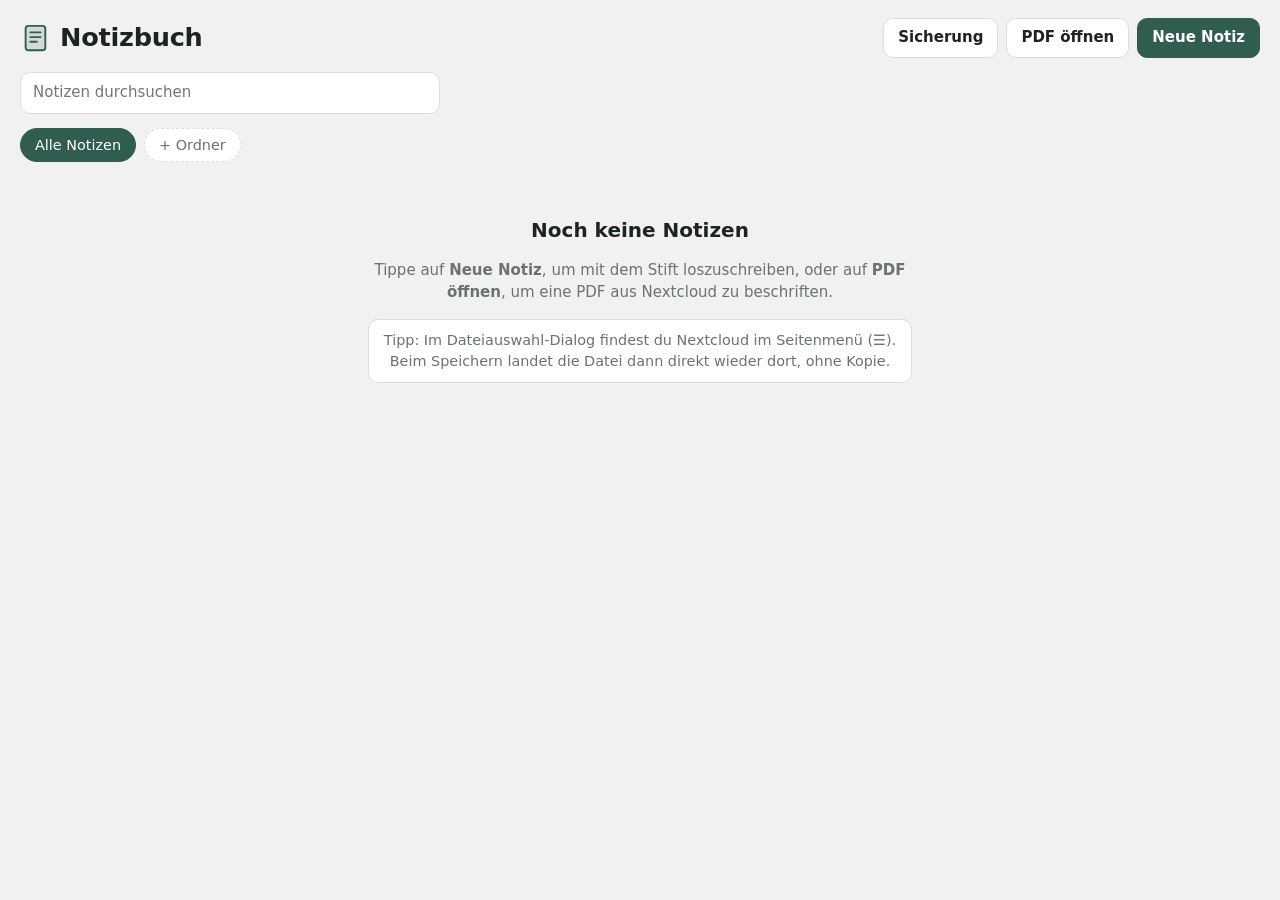
==== commit 59e85138: "Update 24" ====
--- a/index.html
+++ b/index.html
@@ -172,6 +172,9 @@
     </label>
     <button data-m="zoomReset">Zoom zurücksetzen</button>
     <button data-m="penTest">Stift-Tasten testen</button>
+    <hr>
+    <button id="btnUpdate">Nach Updates suchen</button>
+    <div class="app-version" id="appVersion"></div>
   </div>
 </section>
 
@@ -220,6 +223,13 @@
   </form>
 </dialog>
 
+<div id="layerPop" class="popover" hidden aria-label="Ebene">
+  <button data-l="top">Ganz nach vorne</button>
+  <button data-l="up">Eine Ebene nach vorne</button>
+  <button data-l="down">Eine Ebene nach hinten</button>
+  <button data-l="bottom">Ganz nach hinten</button>
+</div>
+
 <div id="stylePop" class="popover style-pop" hidden aria-label="Stil ändern">
   <div class="style-title">Farbe</div>
   <div class="style-colors"><div id="styleSwatches" class="swatches"></div>
--- a/style.css
+++ b/style.css
@@ -392,3 +392,4 @@
   background: var(--danger); clip-path: polygon(0 0, 100% 0, 100% 100%, 50% 76%, 0 100%); pointer-events: none;
 }
 .paper-pick { row-gap: 14px; }
+.app-version { font-size: .75rem; color: var(--muted); padding: 2px 12px 6px; font-variant-numeric: tabular-nums; }
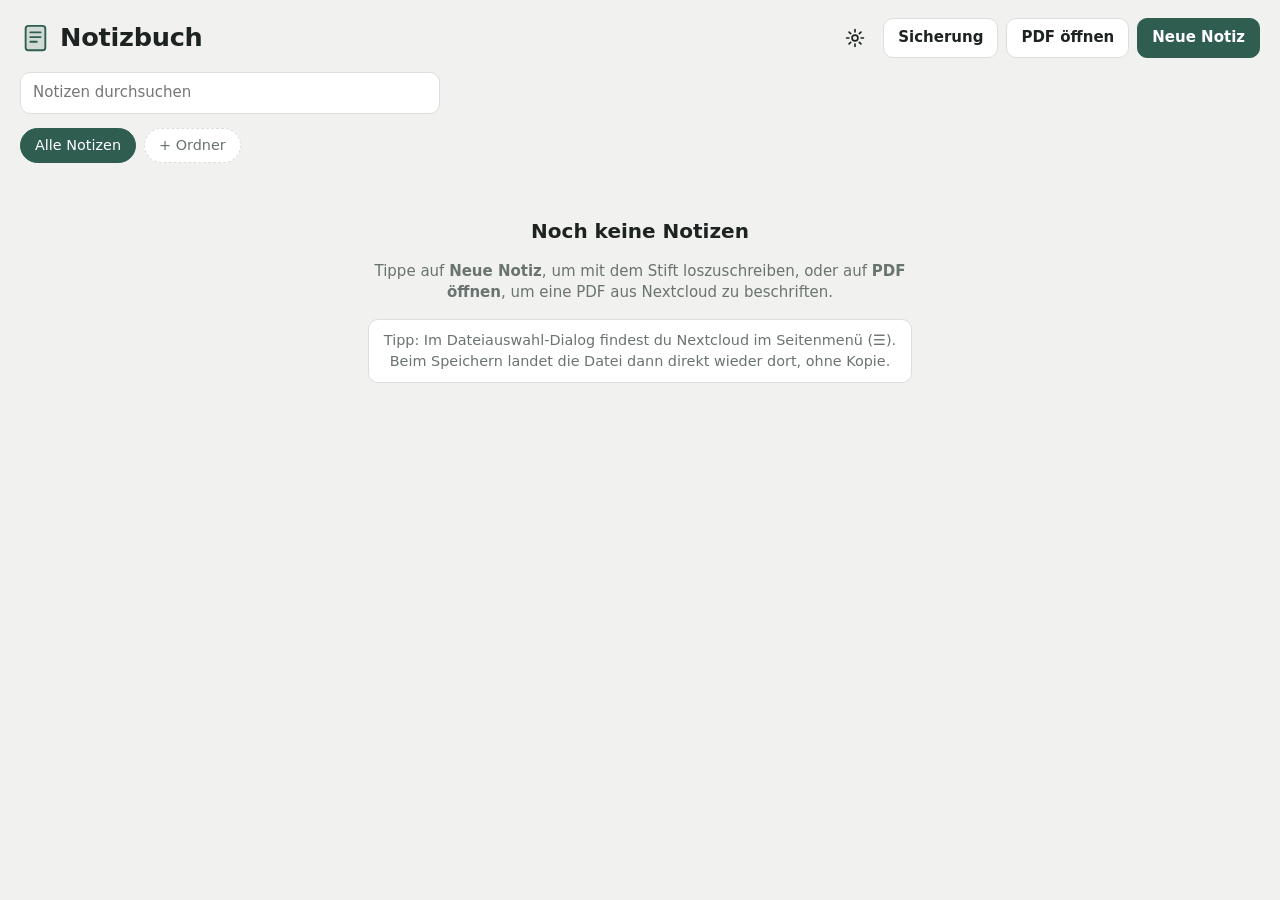
==== commit 07701fb2: "Update: Update-Function" ====
--- a/index.html
+++ b/index.html
@@ -20,6 +20,7 @@
       <h1>Notizbuch</h1>
     </div>
     <div class="lib-actions">
+      <button id="btnSettings" class="icon-btn" title="Einstellungen" aria-label="Einstellungen"><svg viewBox="0 0 24 24"><circle cx="12" cy="12" r="3.2" fill="none" stroke="currentColor" stroke-width="1.8"/><path d="M12 2.8v2.6M12 18.6v2.6M2.8 12h2.6M18.6 12h2.6M5.5 5.5l1.8 1.8M16.7 16.7l1.8 1.8M5.5 18.5l1.8-1.8M16.7 7.3l1.8-1.8" stroke="currentColor" stroke-width="1.8" stroke-linecap="round"/></svg></button>
       <button id="btnBackup" class="btn" title="Alle Notizen sichern oder wiederherstellen">Sicherung</button>
       <button id="btnOpenPdf" class="btn">PDF öffnen</button>
       <button id="btnNewNote" class="btn primary">Neue Notiz</button>
@@ -240,6 +241,19 @@
   </div>
 </div>
 
+<div id="settingsPop" class="popover" hidden>
+  <button data-s="update"><span><b>Nach Updates suchen</b><br><small id="settingsVersion"></small></span></button>
+</div>
+
+<dialog id="updateDlg">
+  <h2>Update verfügbar</h2>
+  <p id="updateMsg"></p>
+  <div class="dlg-actions">
+    <button data-u="later" class="btn">Später</button>
+    <button data-u="install" class="btn primary">Jetzt installieren</button>
+  </div>
+</dialog>
+
 <div id="backupPop" class="popover" hidden>
   <button data-b="save"><span><b>Sicherung erstellen …</b><br><small>Alle Notizen in eine Datei, z. B. in Nextcloud</small></span></button>
   <button data-b="load"><span><b>Sicherung wiederherstellen …</b><br><small>Notizen aus einer Sicherungsdatei laden</small></span></button>
@@ -302,6 +316,7 @@
 
 <script src="vendor/pdf.min.js"></script>
 <script src="vendor/pdf-lib.min.js"></script>
+<script src="native.js"></script>
 <script src="app.js"></script>
 </body>
 </html>
--- a/style.css
+++ b/style.css
@@ -393,3 +393,5 @@
 }
 .paper-pick { row-gap: 14px; }
 .app-version { font-size: .75rem; color: var(--muted); padding: 2px 12px 6px; font-variant-numeric: tabular-nums; }
+#settingsPop small { color: var(--muted); }
+#updateDlg p { margin: -6px 0 16px; color: var(--muted); }
